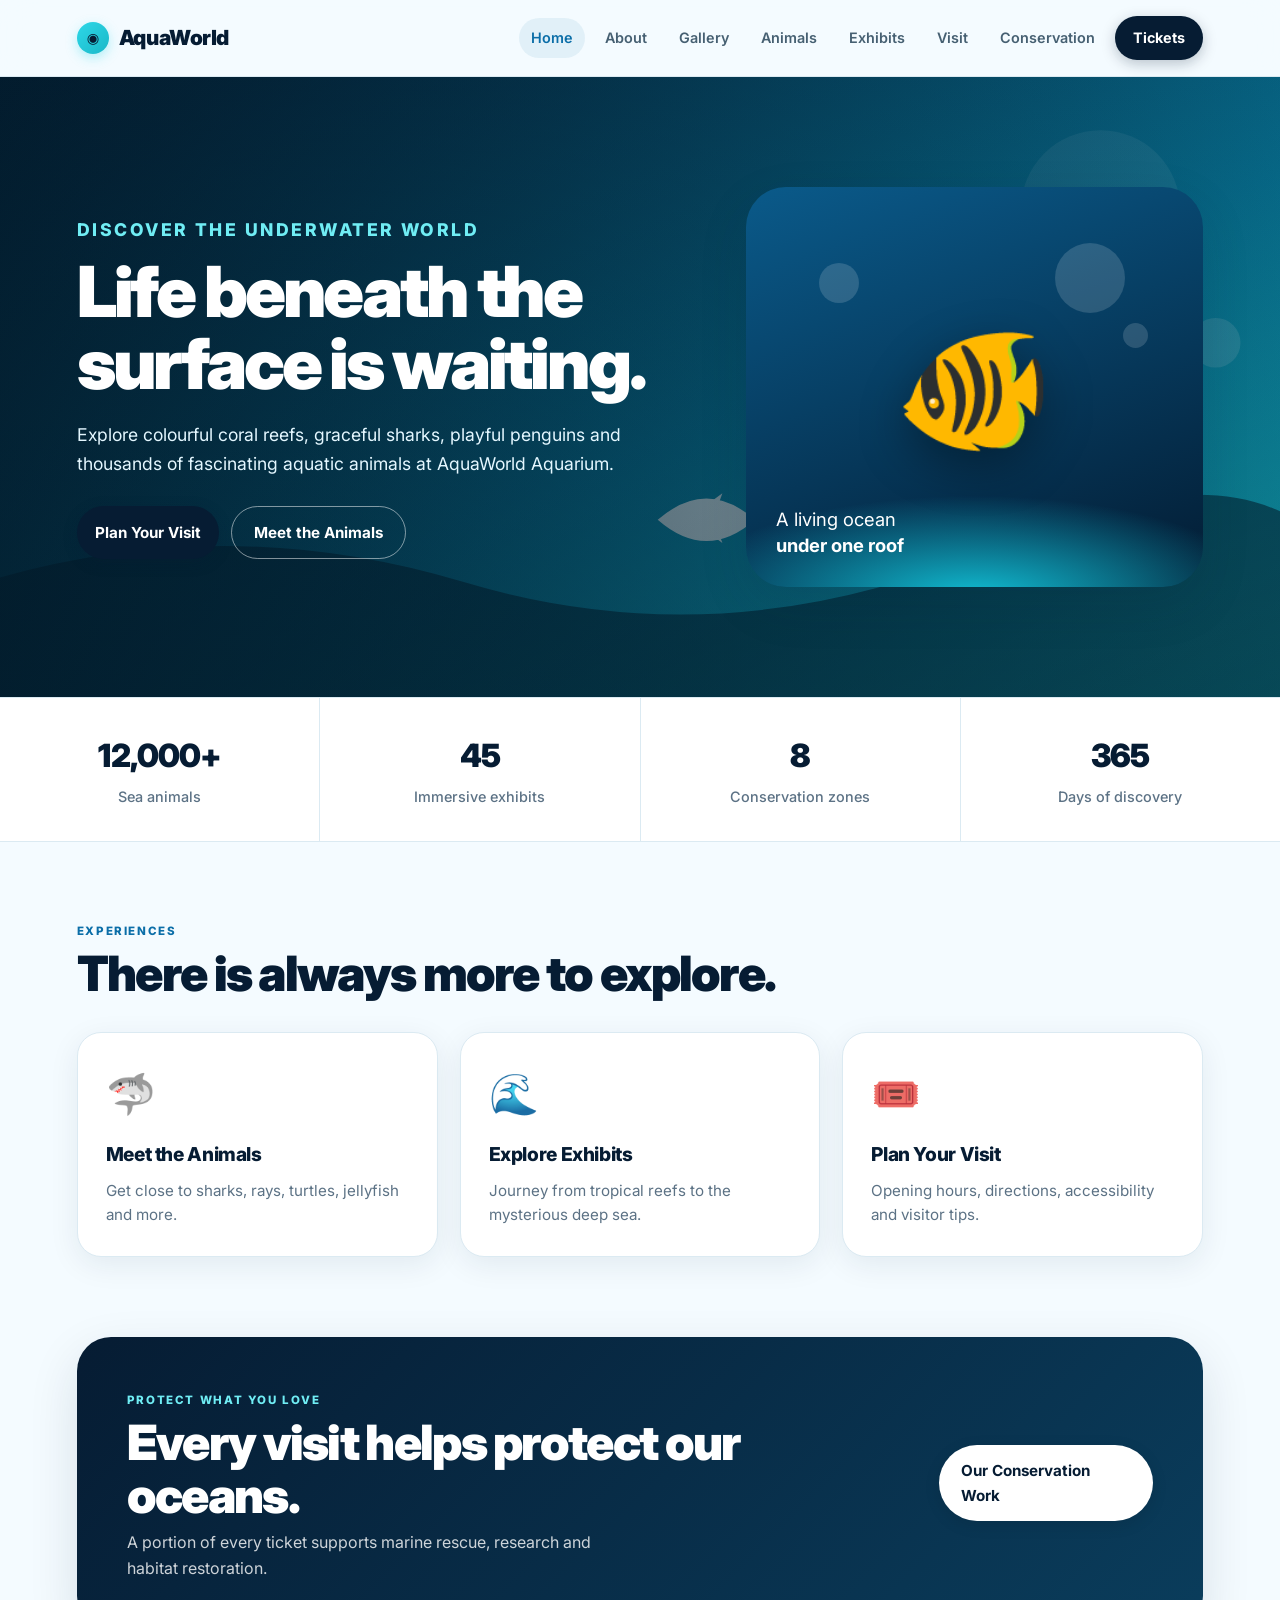
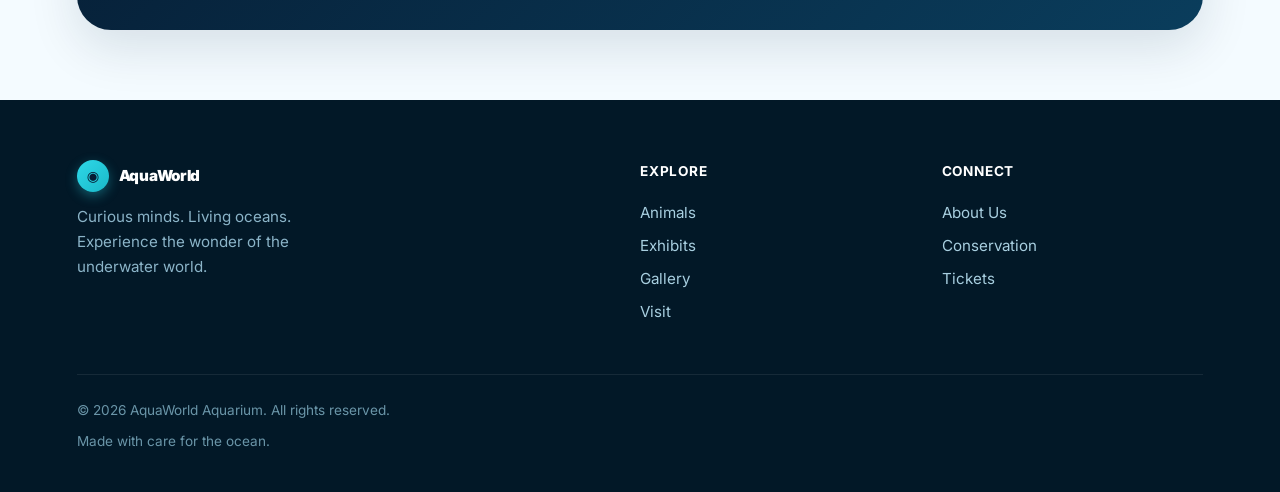
==== index.html @ 811b5dbd "Convert index.php to static HTML" ====
<!doctype html><html lang="en"><head><meta charset="utf-8"><meta name="viewport" content="width=device-width, initial-scale=1"><title>AquaWorld Aquarium | AquaWorld Aquarium</title><link rel="stylesheet" href="assets/style.css"></head><body><header class="site-header" id="siteHeader"><a class="brand" href="index.html"><span class="brand-mark">◉</span>AquaWorld</a><button class="menu-toggle" id="menuToggle" aria-label="Toggle menu"><span></span><span></span><span></span></button><div class="nav-overlay" id="navOverlay"></div><nav id="mainNav"><a class="active" href="index.html">Home</a><a class="" href="about.html">About</a><a class="" href="gallery.html">Gallery</a><a class="" href="animals.html">Animals</a><a class="" href="exhibits.html">Exhibits</a><a class="" href="visit.html">Visit</a><a class="" href="conservation.html">Conservation</a><a class="nav-ticket" href="tickets.html">Tickets</a></nav></header><main><?php
$pageTitle = "AquaWorld Aquarium";
include 'includes/header.php';
?>
<section class="hero hero-image">
  <div class="hero-content">
    <p class="eyebrow">DISCOVER THE UNDERWATER WORLD</p>
    <h1>Life beneath the surface is waiting.</h1>
    <p>Explore colourful coral reefs, graceful sharks, playful penguins and thousands of fascinating aquatic animals at AquaWorld Aquarium.</p>
    <div class="actions">
      <a class="btn btn-primary" href="tickets.html">Plan Your Visit</a>
      <a class="btn btn-ghost" href="animals.html">Meet the Animals</a>
    </div>
  </div>
  <div class="hero-card">
    <div class="bubble b1"></div>
    <div class="bubble b2"></div>
    <div class="bubble b3"></div>
    <div class="fish">🐠</div>
    <div class="hero-card-text">A living ocean<br><strong>under one roof</strong></div>
  </div>
</section>
<section class="stats">
  <div><strong>12,000+</strong><span>Sea animals</span></div>
  <div><strong>45</strong><span>Immersive exhibits</span></div>
  <div><strong>8</strong><span>Conservation zones</span></div>
  <div><strong>365</strong><span>Days of discovery</span></div>
</section>
<section class="section">
  <div class="section-heading">
    <p class="eyebrow">EXPERIENCES</p>
    <h2>There is always more to explore.</h2>
  </div>
  <div class="cards">
    <a class="card" href="animals.html">
      <div class="icon">🦈</div>
      <h3>Meet the Animals</h3>
      <p>Get close to sharks, rays, turtles, jellyfish and more.</p>
    </a>
    <a class="card" href="exhibits.html">
      <div class="icon">🌊</div>
      <h3>Explore Exhibits</h3>
      <p>Journey from tropical reefs to the mysterious deep sea.</p>
    </a>
    <a class="card" href="visit.html">
      <div class="icon">🎟️</div>
      <h3>Plan Your Visit</h3>
      <p>Opening hours, directions, accessibility and visitor tips.</p>
    </a>
  </div>
</section>
<section class="cta">
  <div>
    <p class="eyebrow">PROTECT WHAT YOU LOVE</p>
    <h2>Every visit helps protect our oceans.</h2>
    <p>A portion of every ticket supports marine rescue, research and habitat restoration.</p>
  </div>
  <a class="btn btn-light" href="conservation.html">Our Conservation Work</a>
</section></main><footer class="footer"><div><a class="brand" href="index.html"><span class="brand-mark">◉</span>AquaWorld</a><p>Curious minds. Living oceans. Experience the wonder of the underwater world.</p></div><div><strong>Explore</strong><a href="animals.html">Animals</a><a href="exhibits.html">Exhibits</a><a href="gallery.html">Gallery</a><a href="visit.html">Visit</a></div><div><strong>Connect</strong><a href="about.html">About Us</a><a href="conservation.html">Conservation</a><a href="tickets.html">Tickets</a></div><div class="footer-bottom"><span>&copy; 2026 AquaWorld Aquarium. All rights reserved.</span><span>Made with care for the ocean.</span></div></footer><script src="assets/site.js"></script></body></html>
---- assets/style.css ----
@import url('https://fonts.googleapis.com/css2?family=Inter:wght@400;500;600;700;800;900&display=swap');

:root {
  --navy: #061c33;
  --navy-deep: #021827;
  --blue: #0b6ea8;
  --blue-light: #1a8fd1;
  --cyan: #2ed8e8;
  --cyan-soft: #70edf4;
  --paper: #f4fbff;
  --white: #ffffff;
  --muted: #5c7285;
  --line: #dbeaf2;
  --shadow: 0 18px 50px rgba(4, 35, 58, 0.12);
  --shadow-sm: 0 8px 30px rgba(4, 35, 58, 0.08);
  --radius: 24px;
  --radius-lg: 34px;
  --transition: 0.25s cubic-bezier(0.4, 0, 0.2, 1);
  font-family: 'Inter', system-ui, -apple-system, 'Segoe UI', sans-serif;
}

* {
  box-sizing: border-box;
  margin: 0;
  padding: 0;
}

html {
  scroll-behavior: smooth;
}

body {
  background: var(--paper);
  color: var(--navy);
  line-height: 1.65;
  font-size: 16px;
  -webkit-font-smoothing: antialiased;
}

a {
  text-decoration: none;
  color: inherit;
  transition: color var(--transition);
}

img {
  max-width: 100%;
  height: auto;
  display: block;
}

/* ========== HEADER ========== */
.site-header {
  position: sticky;
  top: 0;
  z-index: 100;
  display: flex;
  justify-content: space-between;
  align-items: center;
  padding: 16px 6vw;
  background: rgba(244, 251, 255, 0.92);
  backdrop-filter: blur(16px);
  -webkit-backdrop-filter: blur(16px);
  border-bottom: 1px solid var(--line);
  transition: box-shadow var(--transition);
}

.site-header.scrolled {
  box-shadow: 0 4px 24px rgba(4, 35, 58, 0.08);
}

.brand {
  font-weight: 900;
  font-size: 1.3rem;
  display: flex;
  gap: 10px;
  align-items: center;
  letter-spacing: -0.02em;
}

.brand-mark {
  display: inline-grid;
  place-items: center;
  width: 32px;
  height: 32px;
  border-radius: 50%;
  background: linear-gradient(135deg, var(--cyan), #1ab8c8);
  color: var(--navy);
  font-size: 0.9rem;
  box-shadow: 0 4px 12px rgba(46, 216, 232, 0.35);
}

nav {
  display: flex;
  gap: 8px;
  align-items: center;
}

nav a {
  font-size: 0.9rem;
  font-weight: 600;
  color: #466072;
  padding: 8px 12px;
  border-radius: 999px;
  transition: all var(--transition);
}

nav a:hover,
nav a.active {
  color: var(--blue);
  background: rgba(11, 110, 168, 0.08);
}

.nav-ticket,
.btn-primary {
  background: var(--navy) !important;
  color: white !important;
  padding: 10px 18px !important;
  border-radius: 999px;
  font-weight: 700;
  box-shadow: 0 4px 14px rgba(6, 28, 51, 0.25);
  transition: all var(--transition);
}

.nav-ticket:hover,
.btn-primary:hover {
  background: var(--blue) !important;
  transform: translateY(-1px);
  box-shadow: 0 6px 20px rgba(11, 110, 168, 0.3);
}

/* Mobile menu toggle */
.menu-toggle {
  display: none;
  flex-direction: column;
  gap: 5px;
  background: none;
  border: none;
  cursor: pointer;
  padding: 8px;
  z-index: 110;
}

.menu-toggle span {
  display: block;
  width: 24px;
  height: 2.5px;
  background: var(--navy);
  border-radius: 2px;
  transition: all 0.3s ease;
}

.menu-toggle.open span:nth-child(1) {
  transform: translateY(7.5px) rotate(45deg);
}

.menu-toggle.open span:nth-child(2) {
  opacity: 0;
}

.menu-toggle.open span:nth-child(3) {
  transform: translateY(-7.5px) rotate(-45deg);
}

/* ========== HERO ========== */
.hero {
  min-height: 620px;
  padding: 80px 6vw;
  display: grid;
  grid-template-columns: 1.15fr 0.85fr;
  gap: 50px;
  align-items: center;
  background: radial-gradient(circle at 80% 30%, #d8fbff, transparent 35%),
    linear-gradient(135deg, #eafcff, #f4fbff);
}

.hero h1 {
  font-size: clamp(2.8rem, 5.5vw, 5.5rem);
  line-height: 1.02;
  letter-spacing: -0.045em;
  margin: 12px 0 20px;
  max-width: 800px;
  font-weight: 900;
}

.hero p {
  max-width: 580px;
  font-size: 1.1rem;
  color: var(--muted);
}

.eyebrow {
  letter-spacing: 0.14em;
  font-weight: 800;
  color: var(--blue);
  font-size: 0.72rem;
  text-transform: uppercase;
}

.actions {
  display: flex;
  flex-wrap: wrap;
  gap: 12px;
  margin-top: 28px;
}

.btn {
  display: inline-flex;
  align-items: center;
  justify-content: center;
  padding: 13px 22px;
  border-radius: 999px;
  font-weight: 700;
  font-size: 0.95rem;
  transition: all var(--transition);
  cursor: pointer;
  border: none;
}

.btn-ghost {
  border: 1.5px solid #a9c7d8;
  background: transparent;
  color: var(--navy);
}

.btn-ghost:hover {
  background: rgba(11, 110, 168, 0.06);
  border-color: var(--blue);
  color: var(--blue);
}

.btn-light {
  background: white;
  color: var(--navy);
  box-shadow: 0 4px 16px rgba(0, 0, 0, 0.1);
}

.btn-light:hover {
  transform: translateY(-2px);
  box-shadow: 0 8px 24px rgba(0, 0, 0, 0.12);
}

.hero-card {
  min-height: 400px;
  border-radius: 40px;
  background: linear-gradient(160deg, #0a5a8a, #031c33);
  position: relative;
  overflow: hidden;
  display: grid;
  place-items: center;
  box-shadow: var(--shadow);
}

.hero-card::after {
  content: "";
  position: absolute;
  inset: auto -20% -30% -20%;
  height: 55%;
  background: radial-gradient(ellipse, #11bdd3, transparent 65%);
}

.fish {
  font-size: 8rem;
  filter: drop-shadow(0 16px 24px rgba(0, 0, 0, 0.35));
  z-index: 2;
  animation: float 4s ease-in-out infinite;
}

@keyframes float {
  0%, 100% { transform: translateY(0); }
  50% { transform: translateY(-12px); }
}

.hero-card-text {
  position: absolute;
  z-index: 3;
  bottom: 28px;
  left: 30px;
  color: white;
  font-size: 1.15rem;
  line-height: 1.4;
}

.bubble {
  position: absolute;
  border-radius: 50%;
  background: rgba(255, 255, 255, 0.15);
  animation: bubble-rise 6s ease-in-out infinite;
}

.b1 { width: 70px; height: 70px; right: 17%; top: 14%; animation-delay: 0s; }
.b2 { width: 25px; height: 25px; right: 12%; top: 34%; animation-delay: 1.5s; }
.b3 { width: 40px; height: 40px; left: 16%; top: 19%; animation-delay: 3s; }

@keyframes bubble-rise {
  0%, 100% { transform: translateY(0) scale(1); opacity: 0.6; }
  50% { transform: translateY(-15px) scale(1.05); opacity: 1; }
}

/* ========== STATS ========== */
.stats {
  display: grid;
  grid-template-columns: repeat(4, 1fr);
  gap: 1px;
  background: var(--line);
  border-block: 1px solid var(--line);
}

.stats div {
  background: white;
  padding: 32px 20px;
  text-align: center;
  transition: background var(--transition);
}

.stats div:hover {
  background: #f0f9fc;
}

.stats strong {
  display: block;
  font-size: 2rem;
  font-weight: 900;
  letter-spacing: -0.03em;
  color: var(--navy);
}

.stats span {
  color: var(--muted);
  font-size: 0.9rem;
  font-weight: 500;
}

/* ========== SECTIONS ========== */
.section {
  padding: 80px 6vw;
}

.section-heading {
  margin-bottom: 8px;
}

.section-heading h2,
.cta h2 {
  font-size: clamp(1.9rem, 3.8vw, 3.2rem);
  line-height: 1.1;
  letter-spacing: -0.035em;
  font-weight: 900;
  margin-top: 6px;
}

.cards,
.grid {
  display: grid;
  grid-template-columns: repeat(3, 1fr);
  gap: 22px;
  margin-top: 32px;
}

.card,
.animal,
.feature,
.price-card,
.info-box {
  background: white;
  border: 1px solid var(--line);
  border-radius: var(--radius);
  padding: 28px;
  box-shadow: var(--shadow-sm);
  transition: all var(--transition);
}

.card:hover,
.animal:hover,
.feature:hover,
.price-card:hover {
  transform: translateY(-6px);
  box-shadow: 0 16px 40px rgba(4, 35, 58, 0.12);
  border-color: rgba(11, 110, 168, 0.2);
}

.icon {
  font-size: 2.5rem;
  margin-bottom: 12px;
  display: block;
}

.card h3,
.animal h3,
.feature h3,
.price-card h3,
.info-box h3 {
  font-size: 1.2rem;
  font-weight: 800;
  margin-bottom: 8px;
  letter-spacing: -0.02em;
}

.card p,
.animal p,
.feature p,
.price-card p,
.info-box p {
  color: var(--muted);
  font-size: 0.95rem;
  line-height: 1.6;
}

.feature a {
  display: inline-block;
  margin-top: 14px;
  font-weight: 700;
  color: var(--blue);
  font-size: 0.9rem;
}

.feature a:hover {
  color: var(--blue-light);
}

/* ========== CTA ========== */
.cta {
  margin: 0 6vw 70px;
  padding: 48px 50px;
  background: linear-gradient(135deg, var(--navy), #0a3d5c);
  color: white;
  border-radius: var(--radius-lg);
  display: flex;
  justify-content: space-between;
  align-items: center;
  gap: 30px;
  box-shadow: var(--shadow);
}

.cta .eyebrow {
  color: var(--cyan-soft);
}

.cta p {
  color: rgba(255, 255, 255, 0.8);
  margin-top: 6px;
  max-width: 480px;
}

/* ========== PAGE HERO ========== */
.page-hero {
  padding: 90px 6vw 60px;
  position: relative;
  overflow: hidden;
  background-size: cover;
  background-position: center;
  color: white;
}

.page-hero::before {
  content: "";
  position: absolute;
  inset: 0;
  background: linear-gradient(105deg, rgba(2, 24, 39, 0.88), rgba(2, 24, 39, 0.5));
  z-index: 0;
}

.page-hero > * {
  position: relative;
  z-index: 1;
}

.page-hero h1 {
  font-size: clamp(2.6rem, 5vw, 4.5rem);
  letter-spacing: -0.04em;
  line-height: 1.05;
  margin: 10px 0 14px;
  font-weight: 900;
}

.page-hero p:last-child {
  max-width: 640px;
  color: #d4eef8;
  font-size: 1.08rem;
}

.page-hero .eyebrow {
  color: var(--cyan-soft);
}

/* Background images */
.hero-image {
  position: relative;
  isolation: isolate;
  background-image: linear-gradient(90deg, rgba(2, 24, 39, 0.82), rgba(2, 24, 39, 0.4) 58%, rgba(2, 24, 39, 0.15)), url('banners/home.svg');
  background-size: cover;
  background-position: center;
}

.hero-image::before {
  content: "";
  position: absolute;
  inset: 0;
  background: linear-gradient(180deg, rgba(2, 24, 39, 0.06), rgba(2, 24, 39, 0.25));
  z-index: -1;
}

.hero-image .hero-content {
  position: relative;
  color: white;
}

.hero-image .hero-content p:not(.eyebrow) {
  color: #e4f7ff;
}

.hero-image .eyebrow {
  color: var(--cyan-soft);
}

.hero-image .btn-ghost {
  color: white;
  border-color: rgba(255, 255, 255, 0.5);
}

.hero-image .btn-ghost:hover {
  background: rgba(255, 255, 255, 0.12);
  border-color: white;
}

.page-hero-about {
  background-image: url('banners/about.svg');
}

.page-hero-animals {
  background-image: url('banners/animals.svg');
}

.page-hero-exhibits {
  background-image: url('banners/exhibits.svg');
}

.page-hero-visit {
  background-image: url('banners/visit.svg');
}

.page-hero-tickets {
  background-image: url('banners/tickets.svg');
}

.page-hero-conservation {
  background-image: url('banners/conservation.svg');
}

.page-hero-gallery {
  background-image: url('banners/gallery.svg');
}

/* ========== TWO COL ========== */
.two-col {
  display: grid;
  grid-template-columns: 1.35fr 0.65fr;
  gap: 36px;
  align-items: start;
}

.two-col h2 {
  margin-top: 0;
  font-size: 1.9rem;
  font-weight: 800;
  letter-spacing: -0.03em;
}

.two-col p {
  margin-bottom: 14px;
  color: var(--muted);
}

.info-box {
  background: linear-gradient(160deg, #f0fafd, white);
  border-color: rgba(11, 110, 168, 0.15);
}

.info-box .btn {
  margin-top: 16px;
}

/* ========== ANIMALS ========== */
.animal {
  text-align: center;
  padding: 32px 24px;
}

.animal span {
  font-size: 3.4rem;
  display: block;
  margin-bottom: 12px;
  filter: drop-shadow(0 4px 8px rgba(0, 0, 0, 0.08));
}

/* ========== PRICING ========== */
.price {
  font-size: 2.8rem;
  font-weight: 900;
  margin: 10px 0 6px;
  letter-spacing: -0.04em;
  color: var(--navy);
}

.price-card {
  text-align: center;
  padding: 36px 28px;
}

.price-card .btn {
  margin-top: 18px;
  width: 100%;
}

.price-card:nth-child(2) {
  border-color: var(--cyan);
  box-shadow: 0 8px 32px rgba(46, 216, 232, 0.15);
  position: relative;
}

.price-card:nth-child(2)::before {
  content: "Popular";
  position: absolute;
  top: -12px;
  left: 50%;
  transform: translateX(-50%);
  background: var(--cyan);
  color: var(--navy);
  font-size: 0.7rem;
  font-weight: 800;
  padding: 4px 14px;
  border-radius: 999px;
  letter-spacing: 0.05em;
  text-transform: uppercase;
}

/* ========== GALLERY ========== */
.gallery-grid {
  display: grid;
  grid-template-columns: repeat(3, 1fr);
  gap: 20px;
  margin-top: 32px;
}

.gallery-grid figure {
  margin: 0;
  background: white;
  border: 1px solid var(--line);
  border-radius: var(--radius);
  overflow: hidden;
  box-shadow: var(--shadow-sm);
  transition: all var(--transition);
}

.gallery-grid figure:hover {
  transform: translateY(-4px);
  box-shadow: 0 16px 40px rgba(4, 35, 58, 0.12);
}

.gallery-grid img {
  width: 100%;
  height: 260px;
  object-fit: cover;
  transition: transform 0.4s ease;
}

.gallery-grid figure:hover img {
  transform: scale(1.05);
}

.gallery-grid figcaption {
  padding: 16px 20px;
  font-weight: 700;
  font-size: 0.95rem;
}

/* ========== FOOTER ========== */
.footer {
  padding: 60px 6vw 40px;
  background: var(--navy-deep);
  color: #c5e0ed;
  display: grid;
  grid-template-columns: 2fr 1fr 1fr;
  gap: 40px;
}

.footer > div {
  display: flex;
  flex-direction: column;
  gap: 8px;
}

.footer .brand {
  color: white;
  margin-bottom: 4px;
}

.footer .brand .brand-mark {
  background: linear-gradient(135deg, var(--cyan), #1ab8c8);
}

.footer p {
  color: #8bb4c8;
  font-size: 0.95rem;
  max-width: 280px;
}

.footer strong {
  color: white;
  margin-bottom: 10px;
  font-size: 0.85rem;
  letter-spacing: 0.06em;
  text-transform: uppercase;
}

.footer a {
  color: #a8cfe0;
  font-size: 0.95rem;
  transition: color var(--transition);
}

.footer a:hover {
  color: var(--cyan);
}

.footer-bottom {
  grid-column: 1 / -1;
  border-top: 1px solid rgba(255, 255, 255, 0.08);
  padding-top: 24px;
  margin-top: 10px;
  font-size: 0.85rem;
  color: #6a95a8;
  display: flex;
  justify-content: space-between;
  flex-wrap: wrap;
  gap: 10px;
}

/* ========== RESPONSIVE ========== */
@media (max-width: 960px) {
  .cards,
  .grid,
  .gallery-grid {
    grid-template-columns: repeat(2, 1fr);
  }
}

@media (max-width: 850px) {
  .menu-toggle {
    display: flex;
  }

  nav {
    position: fixed;
    top: 0;
    right: -100%;
    width: min(320px, 85vw);
    height: 100vh;
    background: white;
    flex-direction: column;
    align-items: stretch;
    padding: 80px 24px 40px;
    gap: 4px;
    box-shadow: -8px 0 40px rgba(4, 35, 58, 0.15);
    transition: right 0.35s cubic-bezier(0.4, 0, 0.2, 1);
    z-index: 105;
  }

  nav.open {
    right: 0;
  }

  nav a {
    padding: 14px 16px;
    font-size: 1rem;
    border-radius: 12px;
  }

  .nav-ticket {
    margin-top: 12px;
    text-align: center;
  }

  .nav-overlay {
    display: none;
    position: fixed;
    inset: 0;
    background: rgba(2, 24, 39, 0.4);
    z-index: 104;
  }

  .nav-overlay.show {
    display: block;
  }

  .hero,
  .two-col,
  .footer {
    grid-template-columns: 1fr;
  }

  .hero {
    padding: 50px 5vw 60px;
    min-height: auto;
    gap: 40px;
  }

  .hero-card {
    min-height: 280px;
    border-radius: 28px;
  }

  .fish {
    font-size: 6rem;
  }

  .stats {
    grid-template-columns: repeat(2, 1fr);
  }

  .cta {
    margin-inline: 4vw;
    flex-direction: column;
    align-items: flex-start;
    padding: 36px 28px;
  }

  .cta .btn {
    margin-top: 8px;
  }

  .section,
  .page-hero {
    padding-inline: 5vw;
  }

  .page-hero {
    padding-top: 70px;
    padding-bottom: 50px;
  }

  .hero-image {
    background-position: 65% center;
  }
}

@media (max-width: 560px) {
  .cards,
  .grid,
  .gallery-grid {
    grid-template-columns: 1fr;
  }

  .gallery-grid img {
    height: 220px;
  }

  .stats {
    grid-template-columns: 1fr 1fr;
  }

  .stats strong {
    font-size: 1.6rem;
  }

  .hero h1 {
    font-size: 2.4rem;
  }

  .footer-bottom {
    flex-direction: column;
    text-align: center;
  }
}
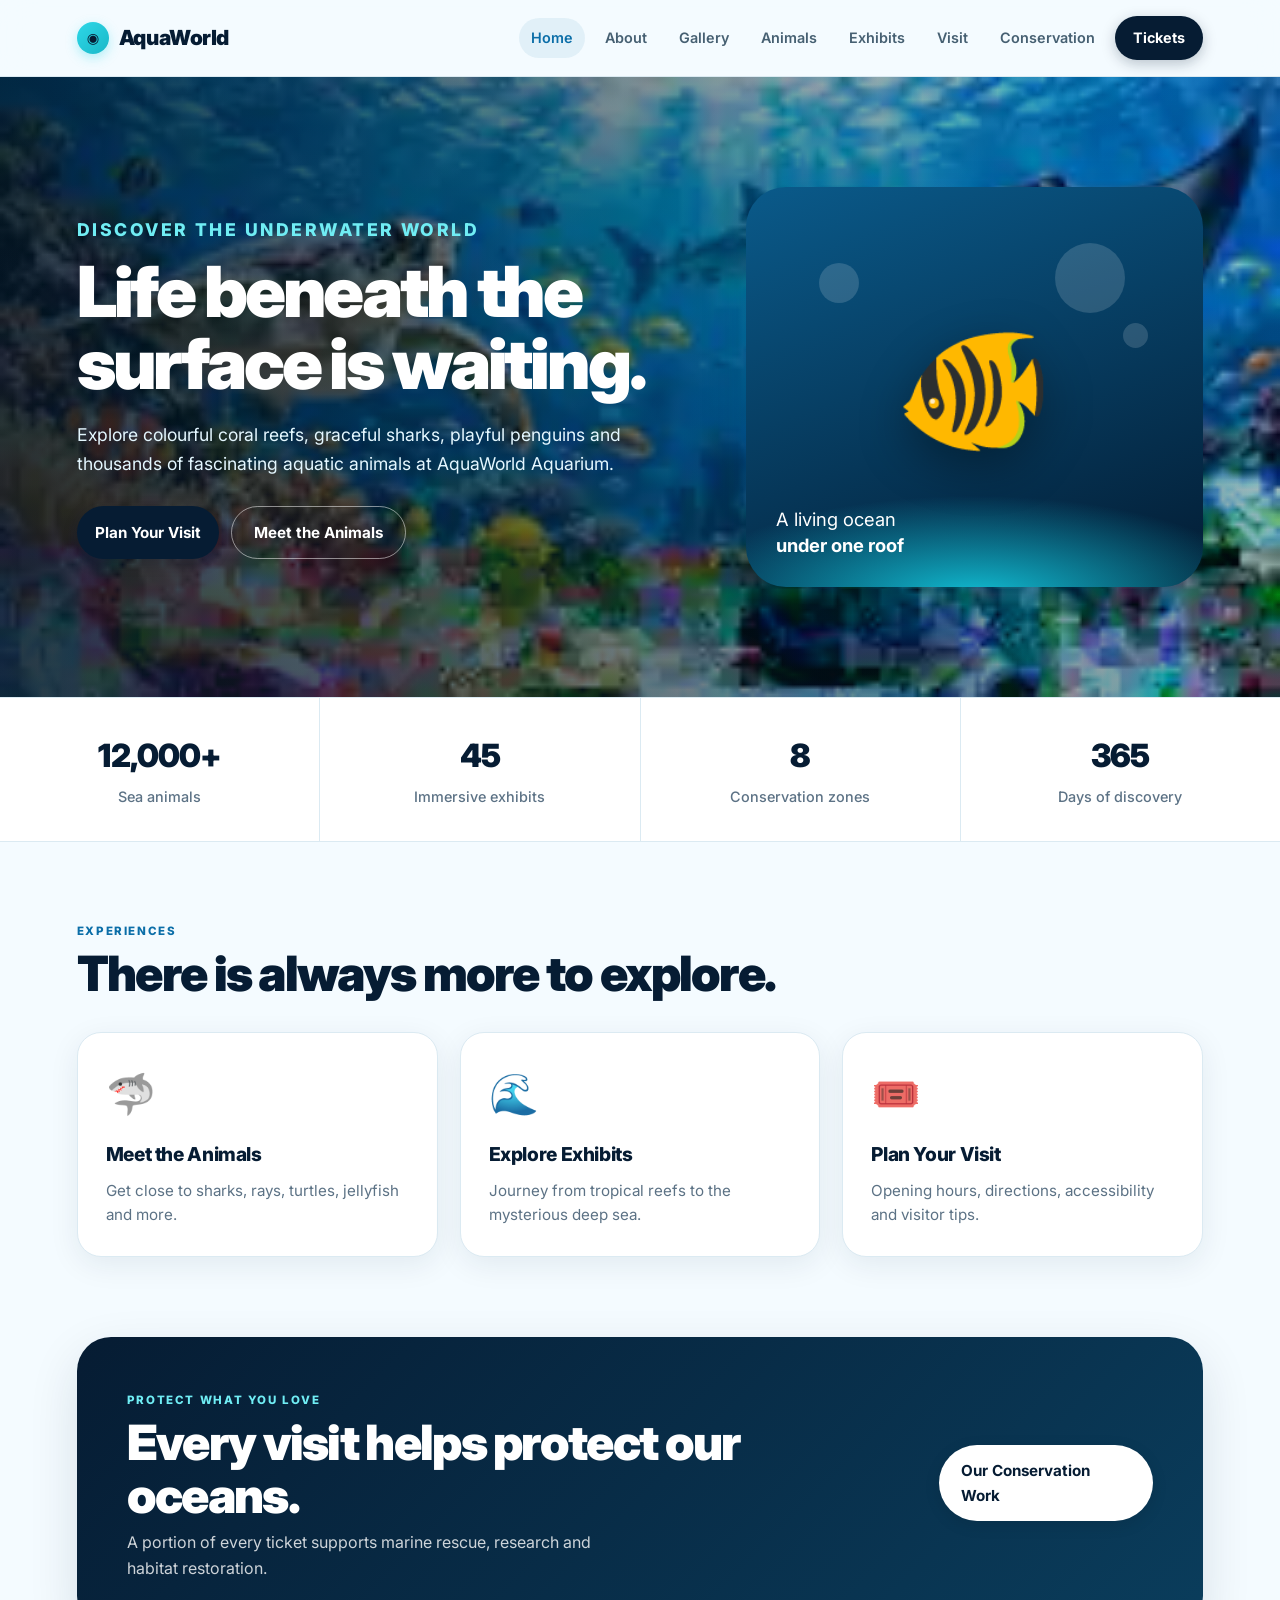
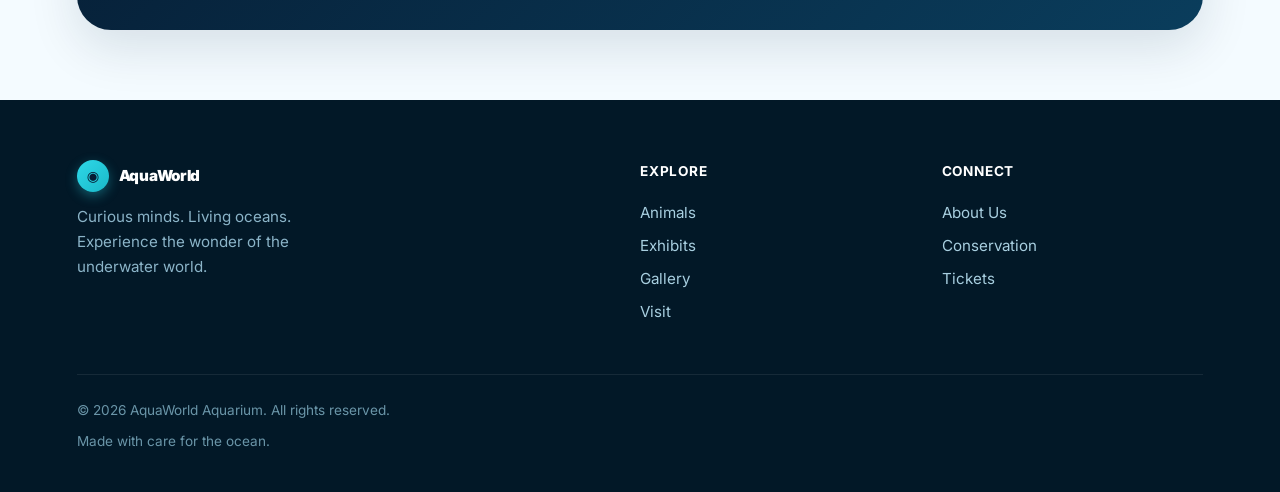
==== commit a118ddcd: "Convert index.html to pure HTML" ====
--- a/index.html
+++ b/index.html
@@ -1,59 +1 @@
-<!doctype html><html lang="en"><head><meta charset="utf-8"><meta name="viewport" content="width=device-width, initial-scale=1"><title>AquaWorld Aquarium | AquaWorld Aquarium</title><link rel="stylesheet" href="assets/style.css"></head><body><header class="site-header" id="siteHeader"><a class="brand" href="index.html"><span class="brand-mark">◉</span>AquaWorld</a><button class="menu-toggle" id="menuToggle" aria-label="Toggle menu"><span></span><span></span><span></span></button><div class="nav-overlay" id="navOverlay"></div><nav id="mainNav"><a class="active" href="index.html">Home</a><a class="" href="about.html">About</a><a class="" href="gallery.html">Gallery</a><a class="" href="animals.html">Animals</a><a class="" href="exhibits.html">Exhibits</a><a class="" href="visit.html">Visit</a><a class="" href="conservation.html">Conservation</a><a class="nav-ticket" href="tickets.html">Tickets</a></nav></header><main><?php
-$pageTitle = "AquaWorld Aquarium";
-include 'includes/header.php';
-?>
-<section class="hero hero-image">
-  <div class="hero-content">
-    <p class="eyebrow">DISCOVER THE UNDERWATER WORLD</p>
-    <h1>Life beneath the surface is waiting.</h1>
-    <p>Explore colourful coral reefs, graceful sharks, playful penguins and thousands of fascinating aquatic animals at AquaWorld Aquarium.</p>
-    <div class="actions">
-      <a class="btn btn-primary" href="tickets.html">Plan Your Visit</a>
-      <a class="btn btn-ghost" href="animals.html">Meet the Animals</a>
-    </div>
-  </div>
-  <div class="hero-card">
-    <div class="bubble b1"></div>
-    <div class="bubble b2"></div>
-    <div class="bubble b3"></div>
-    <div class="fish">🐠</div>
-    <div class="hero-card-text">A living ocean<br><strong>under one roof</strong></div>
-  </div>
-</section>
-<section class="stats">
-  <div><strong>12,000+</strong><span>Sea animals</span></div>
-  <div><strong>45</strong><span>Immersive exhibits</span></div>
-  <div><strong>8</strong><span>Conservation zones</span></div>
-  <div><strong>365</strong><span>Days of discovery</span></div>
-</section>
-<section class="section">
-  <div class="section-heading">
-    <p class="eyebrow">EXPERIENCES</p>
-    <h2>There is always more to explore.</h2>
-  </div>
-  <div class="cards">
-    <a class="card" href="animals.html">
-      <div class="icon">🦈</div>
-      <h3>Meet the Animals</h3>
-      <p>Get close to sharks, rays, turtles, jellyfish and more.</p>
-    </a>
-    <a class="card" href="exhibits.html">
-      <div class="icon">🌊</div>
-      <h3>Explore Exhibits</h3>
-      <p>Journey from tropical reefs to the mysterious deep sea.</p>
-    </a>
-    <a class="card" href="visit.html">
-      <div class="icon">🎟️</div>
-      <h3>Plan Your Visit</h3>
-      <p>Opening hours, directions, accessibility and visitor tips.</p>
-    </a>
-  </div>
-</section>
-<section class="cta">
-  <div>
-    <p class="eyebrow">PROTECT WHAT YOU LOVE</p>
-    <h2>Every visit helps protect our oceans.</h2>
-    <p>A portion of every ticket supports marine rescue, research and habitat restoration.</p>
-  </div>
-  <a class="btn btn-light" href="conservation.html">Our Conservation Work</a>
-</section></main><footer class="footer"><div><a class="brand" href="index.html"><span class="brand-mark">◉</span>AquaWorld</a><p>Curious minds. Living oceans. Experience the wonder of the underwater world.</p></div><div><strong>Explore</strong><a href="animals.html">Animals</a><a href="exhibits.html">Exhibits</a><a href="gallery.html">Gallery</a><a href="visit.html">Visit</a></div><div><strong>Connect</strong><a href="about.html">About Us</a><a href="conservation.html">Conservation</a><a href="tickets.html">Tickets</a></div><div class="footer-bottom"><span>&copy; 2026 AquaWorld Aquarium. All rights reserved.</span><span>Made with care for the ocean.</span></div></footer><script src="assets/site.js"></script></body></html>+<!doctype html><html lang="en"><head><meta charset="utf-8"><meta name="viewport" content="width=device-width, initial-scale=1"><title>AquaWorld Aquarium | AquaWorld Aquarium</title><link rel="stylesheet" href="assets/style.css"></head><body><header class="site-header" id="siteHeader"><a class="brand" href="index.html"><span class="brand-mark">◉</span>AquaWorld</a><button class="menu-toggle" id="menuToggle" aria-label="Toggle menu"><span></span><span></span><span></span></button><div class="nav-overlay" id="navOverlay"></div><nav id="mainNav"><a class="active" href="index.html">Home</a><a href="about.html">About</a><a href="gallery.html">Gallery</a><a href="animals.html">Animals</a><a href="exhibits.html">Exhibits</a><a href="visit.html">Visit</a><a href="conservation.html">Conservation</a><a class="nav-ticket" href="tickets.html">Tickets</a></nav></header><main><section class="hero hero-image"><div class="hero-content"><p class="eyebrow">DISCOVER THE UNDERWATER WORLD</p><h1>Life beneath the surface is waiting.</h1><p>Explore colourful coral reefs, graceful sharks, playful penguins and thousands of fascinating aquatic animals at AquaWorld Aquarium.</p><div class="actions"><a class="btn btn-primary" href="tickets.html">Plan Your Visit</a><a class="btn btn-ghost" href="animals.html">Meet the Animals</a></div></div><div class="hero-card"><div class="bubble b1"></div><div class="bubble b2"></div><div class="bubble b3"></div><div class="fish">🐠</div><div class="hero-card-text">A living ocean<br><strong>under one roof</strong></div></div></section><section class="stats"><div><strong>12,000+</strong><span>Sea animals</span></div><div><strong>45</strong><span>Immersive exhibits</span></div><div><strong>8</strong><span>Conservation zones</span></div><div><strong>365</strong><span>Days of discovery</span></div></section><section class="section"><div class="section-heading"><p class="eyebrow">EXPERIENCES</p><h2>There is always more to explore.</h2></div><div class="cards"><a class="card" href="animals.html"><div class="icon">🦈</div><h3>Meet the Animals</h3><p>Get close to sharks, rays, turtles, jellyfish and more.</p></a><a class="card" href="exhibits.html"><div class="icon">🌊</div><h3>Explore Exhibits</h3><p>Journey from tropical reefs to the mysterious deep sea.</p></a><a class="card" href="visit.html"><div class="icon">🎟️</div><h3>Plan Your Visit</h3><p>Opening hours, directions, accessibility and visitor tips.</p></a></div></section><section class="cta"><div><p class="eyebrow">PROTECT WHAT YOU LOVE</p><h2>Every visit helps protect our oceans.</h2><p>A portion of every ticket supports marine rescue, research and habitat restoration.</p></div><a class="btn btn-light" href="conservation.html">Our Conservation Work</a></section></main><footer class="footer"><div><a class="brand" href="index.html"><span class="brand-mark">◉</span>AquaWorld</a><p>Curious minds. Living oceans. Experience the wonder of the underwater world.</p></div><div><strong>Explore</strong><a href="animals.html">Animals</a><a href="exhibits.html">Exhibits</a><a href="gallery.html">Gallery</a><a href="visit.html">Visit</a></div><div><strong>Connect</strong><a href="about.html">About Us</a><a href="conservation.html">Conservation</a><a href="tickets.html">Tickets</a></div><div class="footer-bottom"><span>&copy; 2026 AquaWorld Aquarium. All rights reserved.</span><span>Made with care for the ocean.</span></div></footer><script src="assets/site.js"></script></body></html>
--- a/assets/style.css
+++ b/assets/style.css
@@ -487,7 +487,7 @@
 .hero-image {
   position: relative;
   isolation: isolate;
-  background-image: linear-gradient(90deg, rgba(2, 24, 39, 0.82), rgba(2, 24, 39, 0.4) 58%, rgba(2, 24, 39, 0.15)), url('banners/home.svg');
+  background-image: linear-gradient(90deg, rgba(2, 24, 39, 0.82), rgba(2, 24, 39, 0.4) 58%, rgba(2, 24, 39, 0.15)), url('banners/aquarium-home.webp');
   background-size: cover;
   background-position: center;
 }
